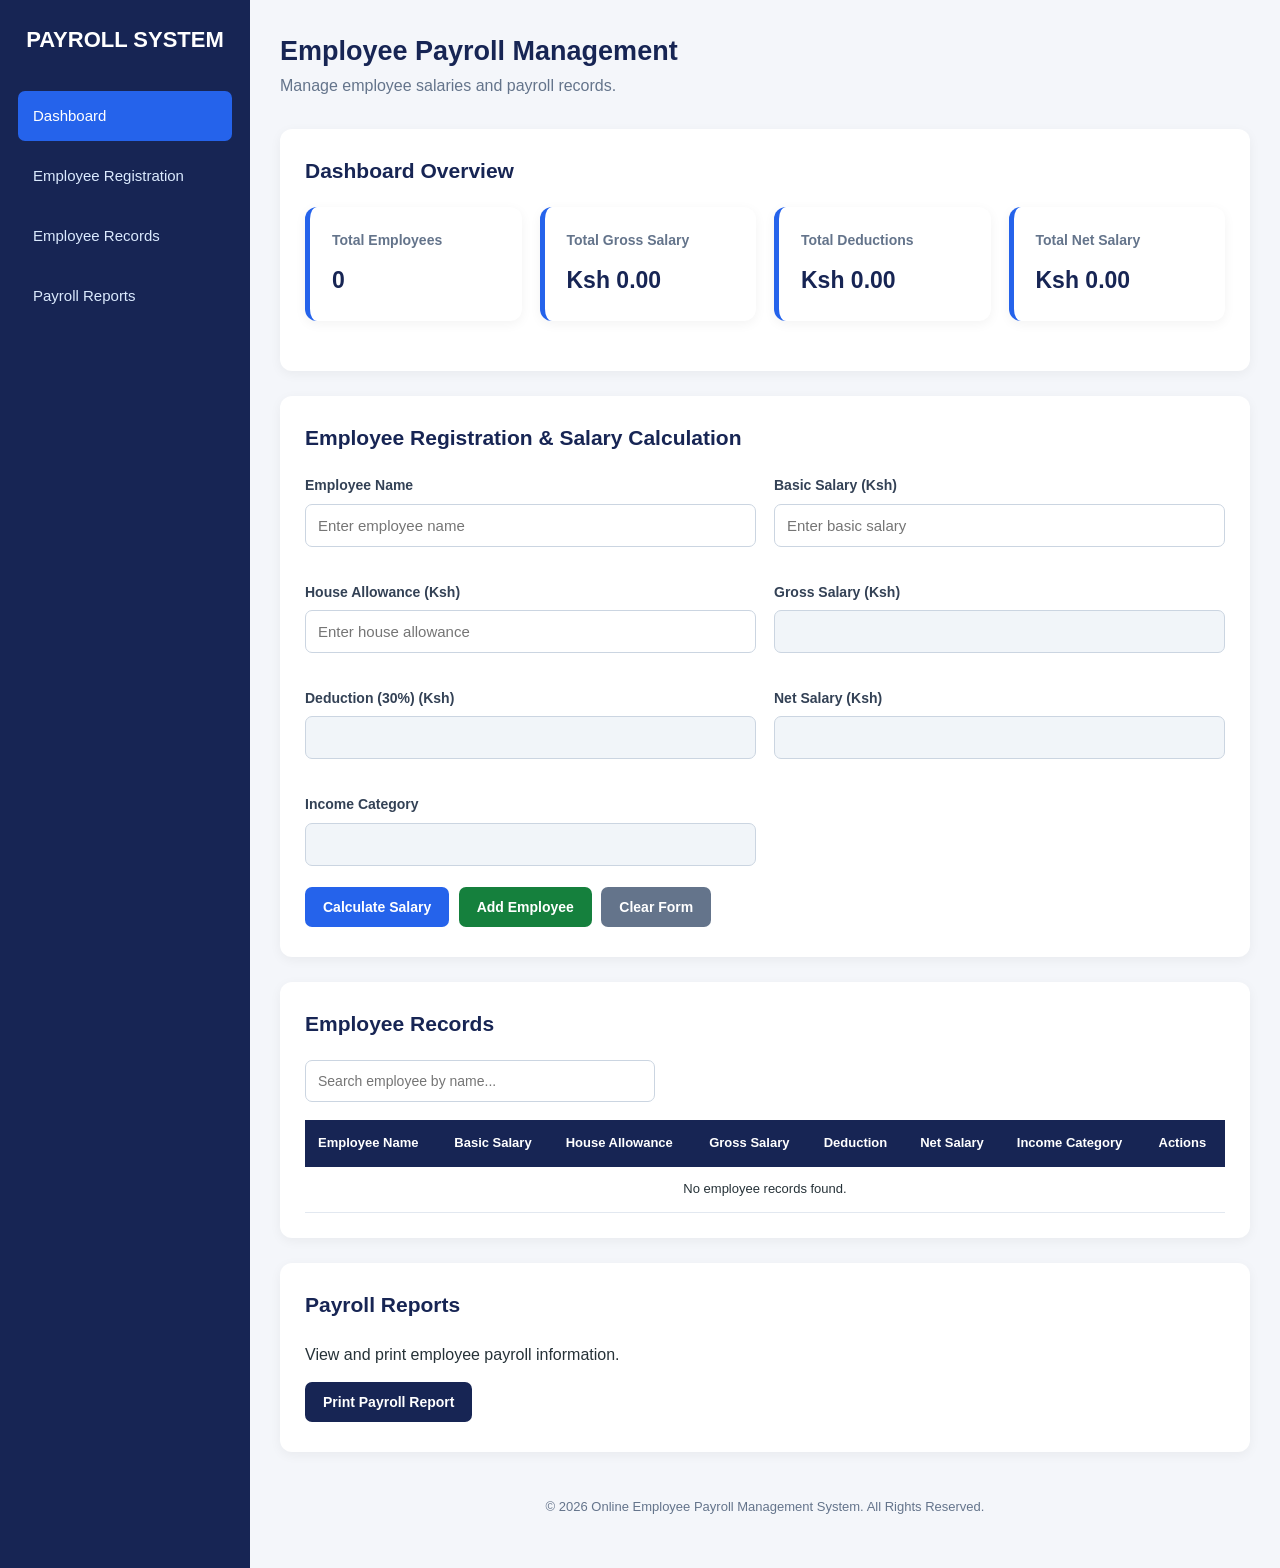
==== index.html @ cd18ffa9 "Add files via upload" ====
<!DOCTYPE html>
<html lang="en">
<head>
    <meta charset="UTF-8">
    <meta name="viewport" content="width=device-width, initial-scale=1.0">
    <title>Online Employee Payroll Management System</title>

    <link rel="stylesheet" href="style.css">
</head>

<body>

<div class="container">

    <!-- SIDEBAR -->
    <aside class="sidebar">
        <h2>PAYROLL SYSTEM</h2>

        <nav>
            <a href="#dashboard" class="active">Dashboard</a>
            <a href="#registration">Employee Registration</a>
            <a href="#records">Employee Records</a>
            <a href="#reports">Payroll Reports</a>
        </nav>
    </aside>

    <!-- MAIN CONTENT -->
    <main class="main-content">

        <!-- HEADER -->
        <header>
            <div>
                <h1>Employee Payroll Management</h1>
                <p>Manage employee salaries and payroll records.</p>
            </div>
        </header>

        <!-- DASHBOARD -->
        <section id="dashboard">
            <h2>Dashboard Overview</h2>

            <div class="dashboard-cards">

                <div class="card">
                    <h3>Total Employees</h3>
                    <p id="totalEmployees">0</p>
                </div>

                <div class="card">
                    <h3>Total Gross Salary</h3>
                    <p id="totalGross">Ksh 0.00</p>
                </div>

                <div class="card">
                    <h3>Total Deductions</h3>
                    <p id="totalDeduction">Ksh 0.00</p>
                </div>

                <div class="card">
                    <h3>Total Net Salary</h3>
                    <p id="totalNet">Ksh 0.00</p>
                </div>

            </div>
        </section>

        <!-- EMPLOYEE REGISTRATION -->
        <section id="registration">
            <h2>Employee Registration & Salary Calculation</h2>

            <form id="employeeForm">

                <div class="form-grid">

                    <div class="form-group">
                        <label for="employeeName">Employee Name</label>
                        <input
                            type="text"
                            id="employeeName"
                            placeholder="Enter employee name"
                            required
                        >
                    </div>

                    <div class="form-group">
                        <label for="basicSalary">Basic Salary (Ksh)</label>
                        <input
                            type="number"
                            id="basicSalary"
                            placeholder="Enter basic salary"
                            min="0"
                            step="0.01"
                            required
                        >
                    </div>

                    <div class="form-group">
                        <label for="houseAllowance">House Allowance (Ksh)</label>
                        <input
                            type="number"
                            id="houseAllowance"
                            placeholder="Enter house allowance"
                            min="0"
                            step="0.01"
                            required
                        >
                    </div>

                    <div class="form-group">
                        <label for="grossSalary">Gross Salary (Ksh)</label>
                        <input
                            type="text"
                            id="grossSalary"
                            class="calculated"
                            readonly
                        >
                    </div>

                    <div class="form-group">
                        <label for="deduction">Deduction (30%) (Ksh)</label>
                        <input
                            type="text"
                            id="deduction"
                            class="calculated"
                            readonly
                        >
                    </div>

                    <div class="form-group">
                        <label for="netSalary">Net Salary (Ksh)</label>
                        <input
                            type="text"
                            id="netSalary"
                            class="calculated"
                            readonly
                        >
                    </div>

                    <div class="form-group">
                        <label for="incomeCategory">Income Category</label>
                        <input
                            type="text"
                            id="incomeCategory"
                            class="calculated"
                            readonly
                        >
                    </div>

                </div>

                <button type="button" id="calculateBtn">
                    Calculate Salary
                </button>

                <button type="button" id="addEmployeeBtn">
                    Add Employee
                </button>

                <button type="reset" id="clearBtn">
                    Clear Form
                </button>

            </form>
        </section>

        <!-- EMPLOYEE RECORDS -->
        <section id="records">
            <h2>Employee Records</h2>

            <input
                type="search"
                id="searchEmployee"
                placeholder="Search employee by name..."
            >

            <div class="table-container">

                <table>
                    <thead>
                        <tr>
                            <th>Employee Name</th>
                            <th>Basic Salary</th>
                            <th>House Allowance</th>
                            <th>Gross Salary</th>
                            <th>Deduction</th>
                            <th>Net Salary</th>
                            <th>Income Category</th>
                            <th>Actions</th>
                        </tr>
                    </thead>

                    <tbody id="employeeTableBody">
                        <!-- Employee records will appear here -->
                    </tbody>
                </table>

            </div>
        </section>

        <!-- REPORTS -->
        <section id="reports">
            <h2>Payroll Reports</h2>

            <p>
                View and print employee payroll information.
            </p>

            <button type="button" id="printReportBtn">
                Print Payroll Report
            </button>
        </section>

        <!-- FOOTER -->
        <footer>
            <p>
                &copy; <span id="currentYear"></span>
                Online Employee Payroll Management System.
                All Rights Reserved.
            </p>
        </footer>

    </main>

</div>

<script src="script.js"></script>

</body>
</html>
---- style.css ----
/* =====================================
   ONLINE PAYROLL MANAGEMENT SYSTEM
   Main CSS Design
===================================== */

* {
    margin: 0;
    padding: 0;
    box-sizing: border-box;
}

body {
    font-family: Arial, Helvetica, sans-serif;
    background: #f4f6fa;
    color: #263238;
    line-height: 1.6;
}

/* Main Layout */

.container {
    display: flex;
    min-height: 100vh;
}

/* Sidebar */

.sidebar {
    width: 250px;
    background: #172554;
    color: white;
    padding: 25px 18px;
    min-height: 100vh;
    flex-shrink: 0;
}

.sidebar h2 {
    font-size: 22px;
    text-align: center;
    margin-bottom: 35px;
    line-height: 1.4;
}

.sidebar nav {
    display: flex;
    flex-direction: column;
    gap: 10px;
}

.sidebar nav a {
    color: #dbeafe;
    text-decoration: none;
    padding: 13px 15px;
    border-radius: 7px;
    transition: 0.3s;
    font-size: 15px;
}

.sidebar nav a:hover,
.sidebar nav a.active {
    background: #2563eb;
    color: white;
}

/* Main Content */

.main-content {
    flex: 1;
    padding: 30px;
    min-width: 0;
}

header {
    display: flex;
    justify-content: space-between;
    align-items: center;
    gap: 15px;
    margin-bottom: 30px;
    flex-wrap: wrap;
}

header h1 {
    font-size: 27px;
    color: #172554;
}

header p {
    color: #64748b;
}

/* Sections */

section {
    background: white;
    padding: 25px;
    margin-bottom: 25px;
    border-radius: 12px;
    box-shadow: 0 3px 12px rgba(0, 0, 0, 0.05);
}

section h2 {
    color: #172554;
    font-size: 21px;
    margin-bottom: 20px;
}

/* Dashboard Cards */

.dashboard-cards {
    display: grid;
    grid-template-columns: repeat(4, minmax(0, 1fr));
    gap: 18px;
    margin-bottom: 25px;
}

.card {
    background: white;
    padding: 22px;
    border-radius: 12px;
    box-shadow: 0 3px 12px rgba(0, 0, 0, 0.05);
    border-left: 5px solid #2563eb;
}

.card h3 {
    font-size: 14px;
    color: #64748b;
    margin-bottom: 10px;
}

.card p {
    font-size: 23px;
    font-weight: bold;
    color: #172554;
    overflow-wrap: anywhere;
}

/* Forms */

form {
    width: 100%;
}

.form-grid {
    display: grid;
    grid-template-columns: repeat(2, minmax(0, 1fr));
    gap: 18px;
}

.form-group {
    display: flex;
    flex-direction: column;
    margin-bottom: 16px;
}

.form-group label {
    font-weight: bold;
    margin-bottom: 7px;
    color: #334155;
    font-size: 14px;
}

.form-group input,
.form-group select {
    width: 100%;
    padding: 12px;
    border: 1px solid #cbd5e1;
    border-radius: 7px;
    outline: none;
    font-size: 15px;
    background: white;
}

.form-group input:focus,
.form-group select:focus {
    border-color: #2563eb;
    box-shadow: 0 0 0 3px rgba(37, 99, 235, 0.12);
}

/* Calculated Salary Fields */

.calculated {
    background: #f1f5f9 !important;
    font-weight: bold;
    color: #172554;
}

/* Buttons */

button {
    border: none;
    padding: 12px 18px;
    border-radius: 7px;
    cursor: pointer;
    font-size: 14px;
    font-weight: bold;
    margin: 5px 5px 5px 0;
    transition: 0.3s;
}

button:hover {
    opacity: 0.85;
    transform: translateY(-1px);
}

#calculateBtn {
    background: #2563eb;
    color: white;
}

#addEmployeeBtn {
    background: #15803d;
    color: white;
}

#clearBtn {
    background: #64748b;
    color: white;
}

#printReportBtn {
    background: #172554;
    color: white;
}

/* Search Box */

#searchEmployee {
    width: 100%;
    max-width: 350px;
    padding: 12px;
    border: 1px solid #cbd5e1;
    border-radius: 7px;
    margin-bottom: 18px;
    font-size: 14px;
}

/* Employee Table */

.table-container {
    width: 100%;
    overflow-x: auto;
}

table {
    width: 100%;
    border-collapse: collapse;
    min-width: 750px;
}

table th {
    background: #172554;
    color: white;
    padding: 13px;
    text-align: left;
    font-size: 13px;
    white-space: nowrap;
}

table td {
    padding: 12px;
    border-bottom: 1px solid #e2e8f0;
    font-size: 13px;
}

table tr:hover {
    background: #f8fafc;
}

/* Table Action Buttons */

table button {
    padding: 7px 10px;
    font-size: 12px;
    margin: 2px;
}

.edit-btn {
    background: #2563eb;
    color: white;
}

.delete-btn {
    background: #dc2626;
    color: white;
}

/* Reports */

#reports p {
    margin-bottom: 10px;
}

/* Footer */

footer {
    text-align: center;
    padding: 20px;
    color: #64748b;
    font-size: 13px;
}

/* Mobile Responsive Design */

@media (max-width: 1000px) {
    .dashboard-cards {
        grid-template-columns: repeat(2, minmax(0, 1fr));
    }
}

@media (max-width: 700px) {
    .container {
        flex-direction: column;
    }

    .sidebar {
        width: 100%;
        min-height: auto;
        padding: 18px;
    }

    .sidebar h2 {
        margin-bottom: 15px;
    }

    .sidebar nav {
        flex-direction: row;
        flex-wrap: wrap;
        justify-content: center;
    }

    .sidebar nav a {
        padding: 9px 11px;
        font-size: 13px;
    }

    .main-content {
        padding: 15px;
    }

    header h1 {
        font-size: 22px;
    }

    .dashboard-cards {
        grid-template-columns: 1fr;
    }

    .form-grid {
        grid-template-columns: 1fr;
    }

    section {
        padding: 17px;
    }
}

/* Printing Reports */

@media print {
    .sidebar,
    button,
    #searchEmployee,
    footer {
        display: none !important;
    }

    .container {
        display: block;
    }

    .main-content {
        padding: 0;
    }

    body {
        background: white;
    }

    section {
        box-shadow: none;
    }
}
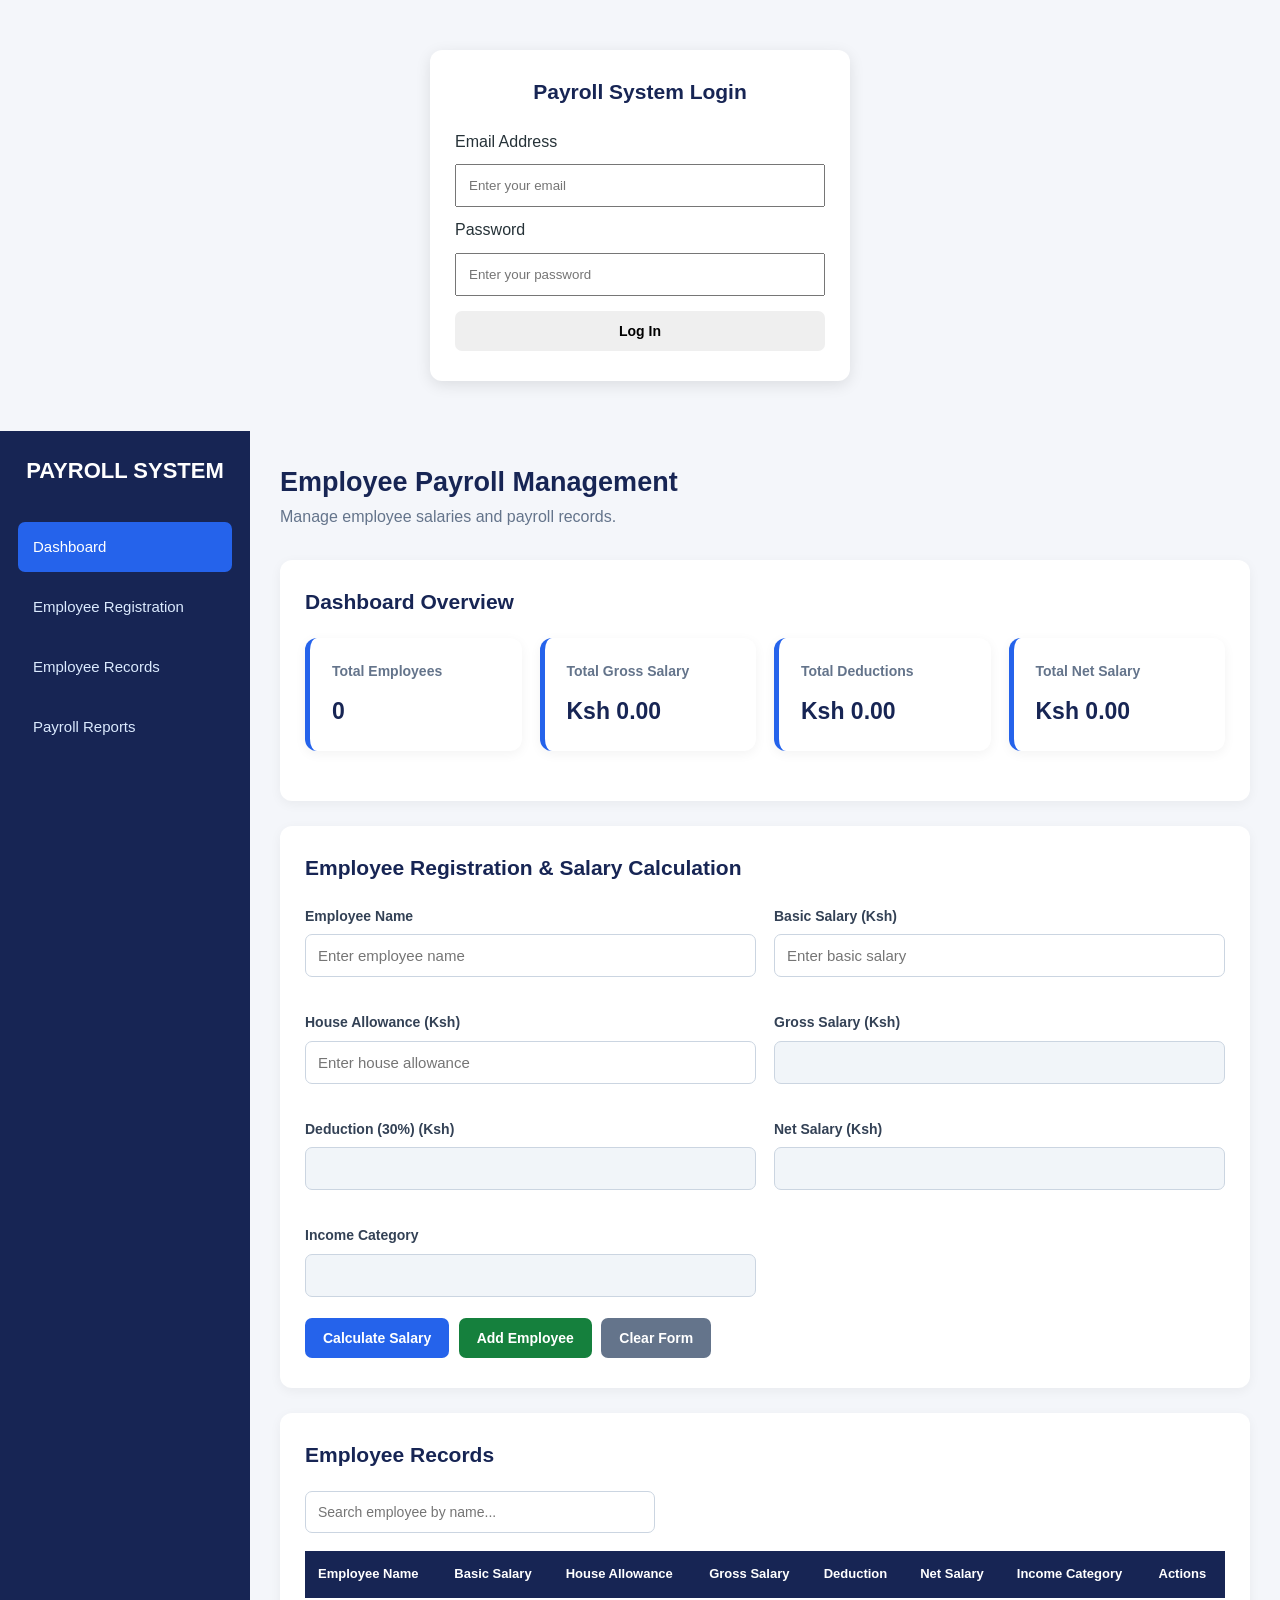
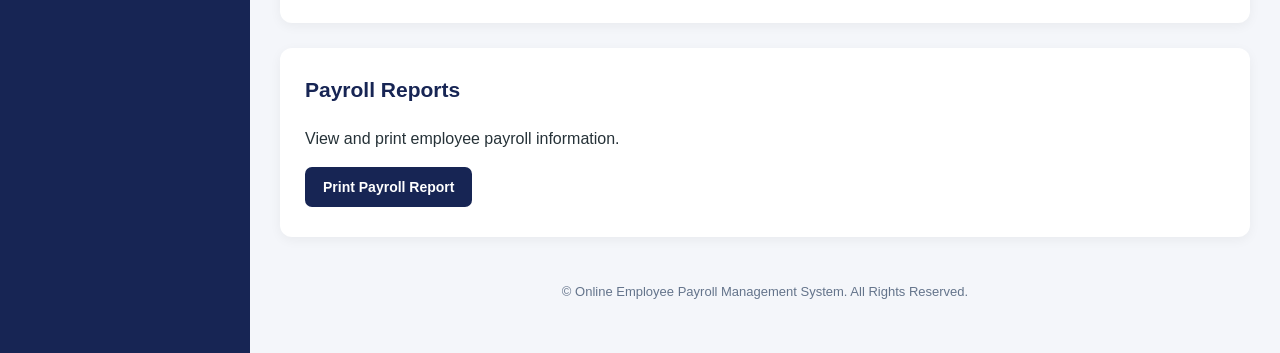
==== commit df61b5ae: "Add files via upload" ====
--- a/index.html
+++ b/index.html
@@ -7,10 +7,67 @@
     <title>Online Employee Payroll Management System</title>
 
     <link rel="stylesheet" href="style.css">
+    <link rel="manifest" href="./manifest.json">
+<meta name="theme-color" content="#172554">
 </head>
-
+<link rel="manifest" href="./manifest.json">
+
+<meta name="theme-color" content="#172554">
+<script>
+if ("serviceWorker" in navigator) {
+    window.addEventListener("load", function () {
+        navigator.serviceWorker.register("./service-worker.js")
+            .then(function () {
+                console.log("Payroll App is ready!");
+            })
+            .catch(function (error) {
+                console.log("Service Worker Error:", error);
+            });
+    });
+}
+</script>
 <body>
-
+<!-- LOGIN SCREEN -->
+<section id="loginScreen" style="
+    max-width: 420px;
+    margin: 50px auto;
+    padding: 25px;
+    background: white;
+    border-radius: 12px;
+    box-shadow: 0 4px 15px rgba(0,0,0,0.1);
+">
+
+    <h2 style="text-align:center;">Payroll System Login</h2>
+
+    <form id="loginForm">
+
+        <label>Email Address</label>
+        <input
+            type="email"
+            id="loginEmail"
+            placeholder="Enter your email"
+            required
+            style="width:100%; padding:12px; margin:10px 0;"
+        >
+
+        <label>Password</label>
+        <input
+            type="password"
+            id="loginPassword"
+            placeholder="Enter your password"
+            required
+            style="width:100%; padding:12px; margin:10px 0;"
+        >
+
+        <button type="submit" style="width:100%; padding:12px;">
+            Log In
+        </button>
+
+    </form>
+
+    <p id="loginMessage" style="text-align:center;"></p>
+
+</section>
 <div class="container">
 
     <!-- SIDEBAR -->
@@ -224,7 +281,19 @@
 
 </div>
 
-<script src="script.js"></script>
-
+ <script type="module" src="script.js"></script>
+<script>
+    if ("serviceWorker" in navigator) {
+        window.addEventListener("load", function () {
+            navigator.serviceWorker.register("./service-worker.js")
+                .then(function () {
+                    console.log("Payroll App is ready!");
+                })
+                .catch(function (error) {
+                    console.log("Service Worker Error:", error);
+                });
+        });
+    }
+</script>
 </body>
 </html>
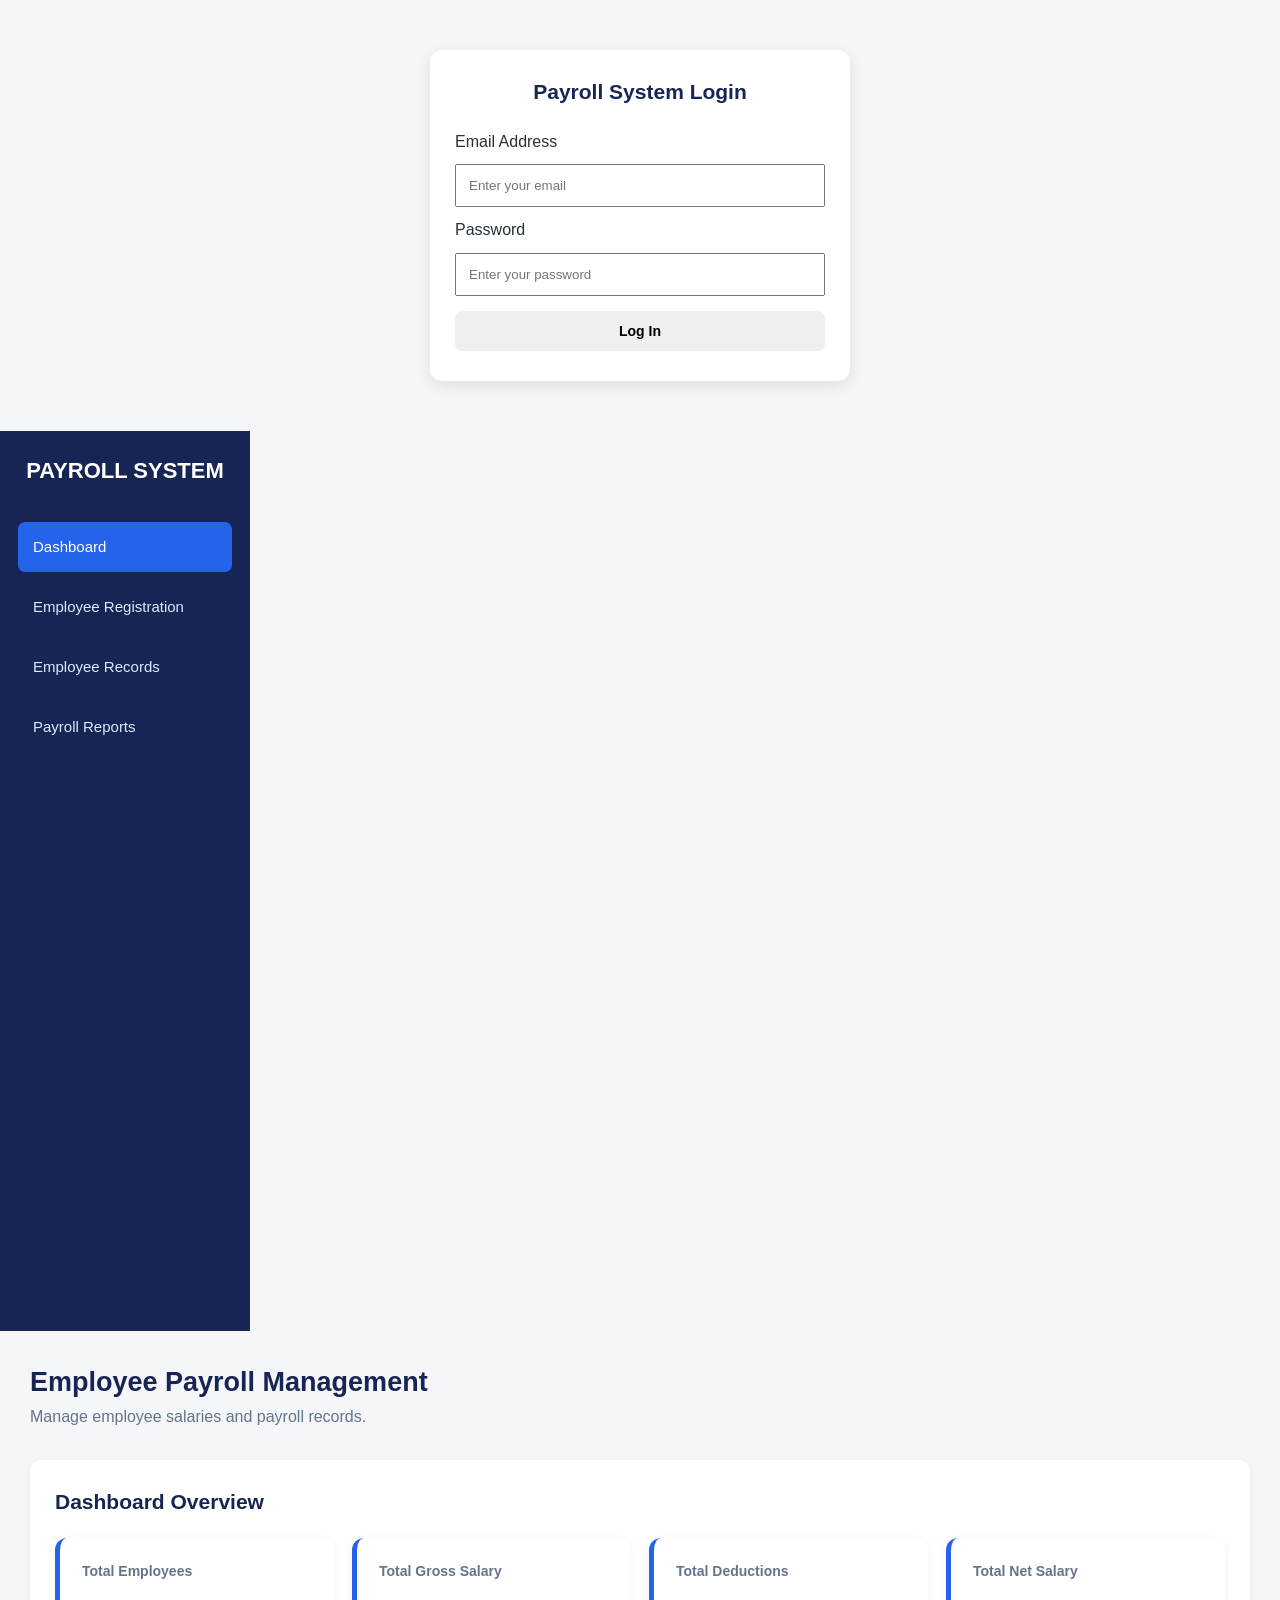
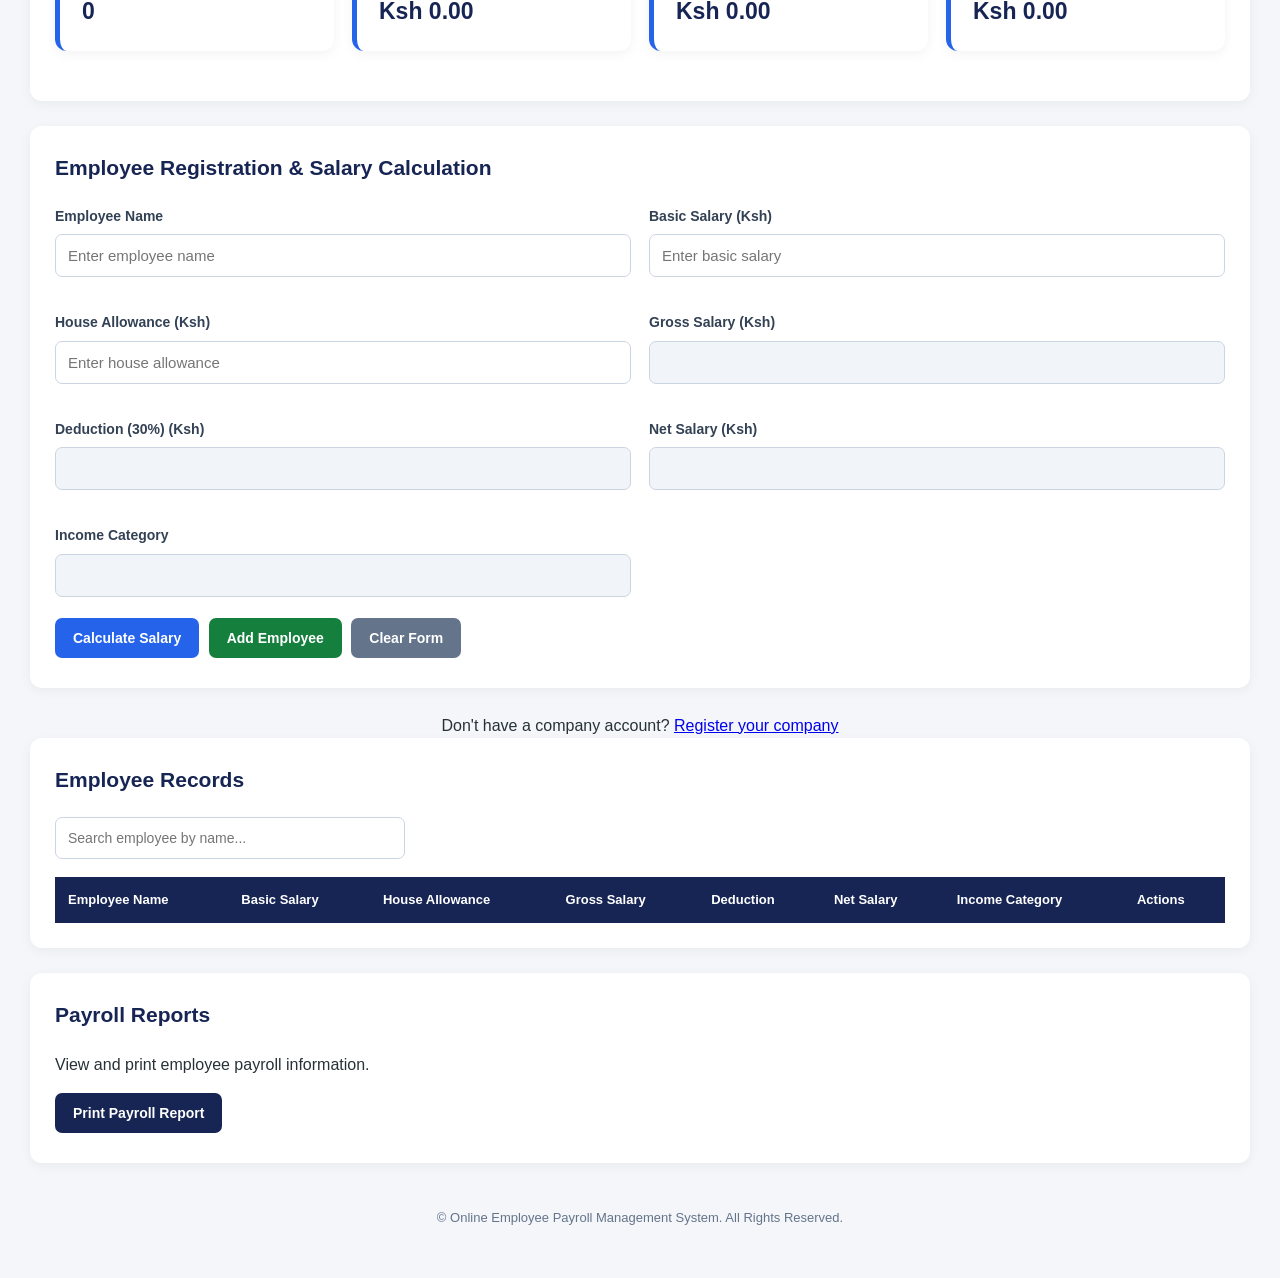
==== commit 6fa3a2be: "Add files via upload" ====
--- a/index.html
+++ b/index.html
@@ -68,7 +68,7 @@
     <p id="loginMessage" style="text-align:center;"></p>
 
 </section>
-<div class="container">
+ <div class="container" id="payrollApp" style="display:none;"></div>
 
     <!-- SIDEBAR -->
     <aside class="sidebar">
@@ -220,6 +220,10 @@
 
             </form>
         </section>
+        <p style="text-align:center;">
+    Don't have a company account?
+    <a href="register.html">Register your company</a>
+</p>
 
         <!-- EMPLOYEE RECORDS -->
         <section id="records">
